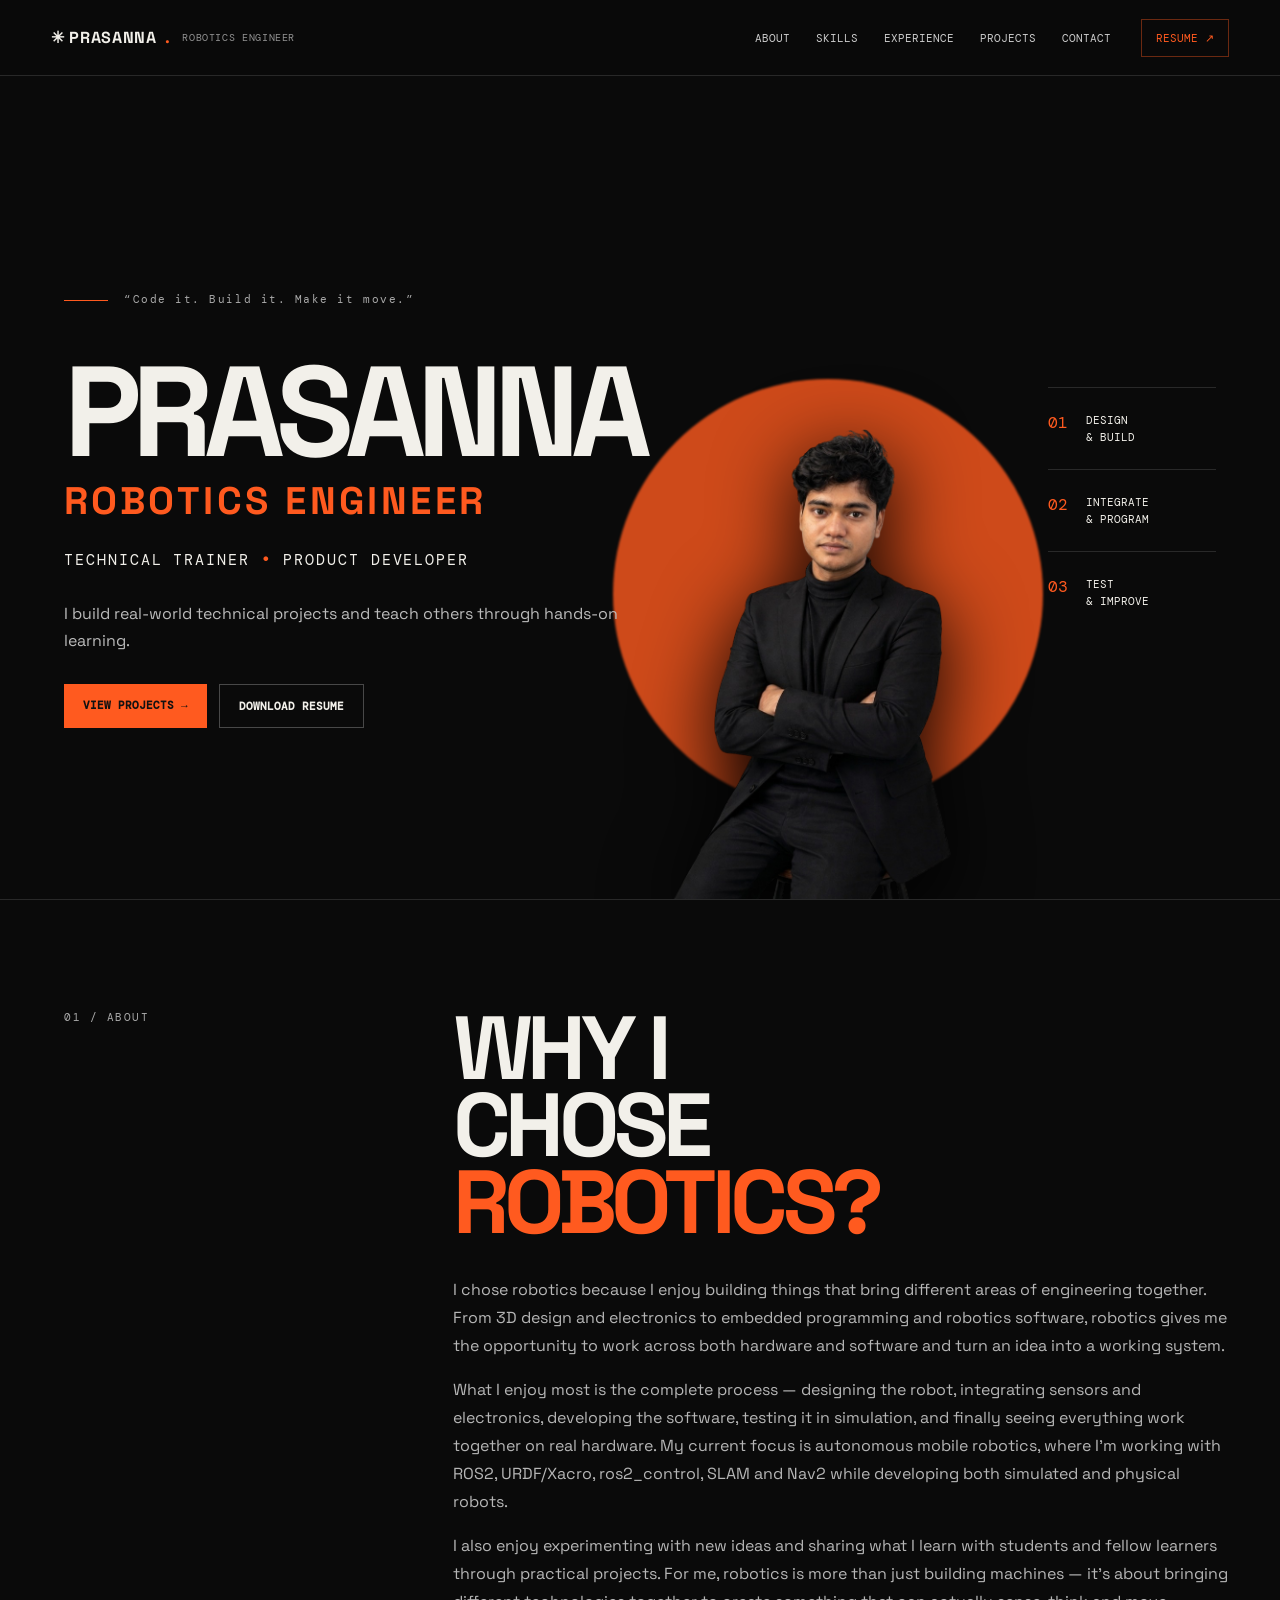
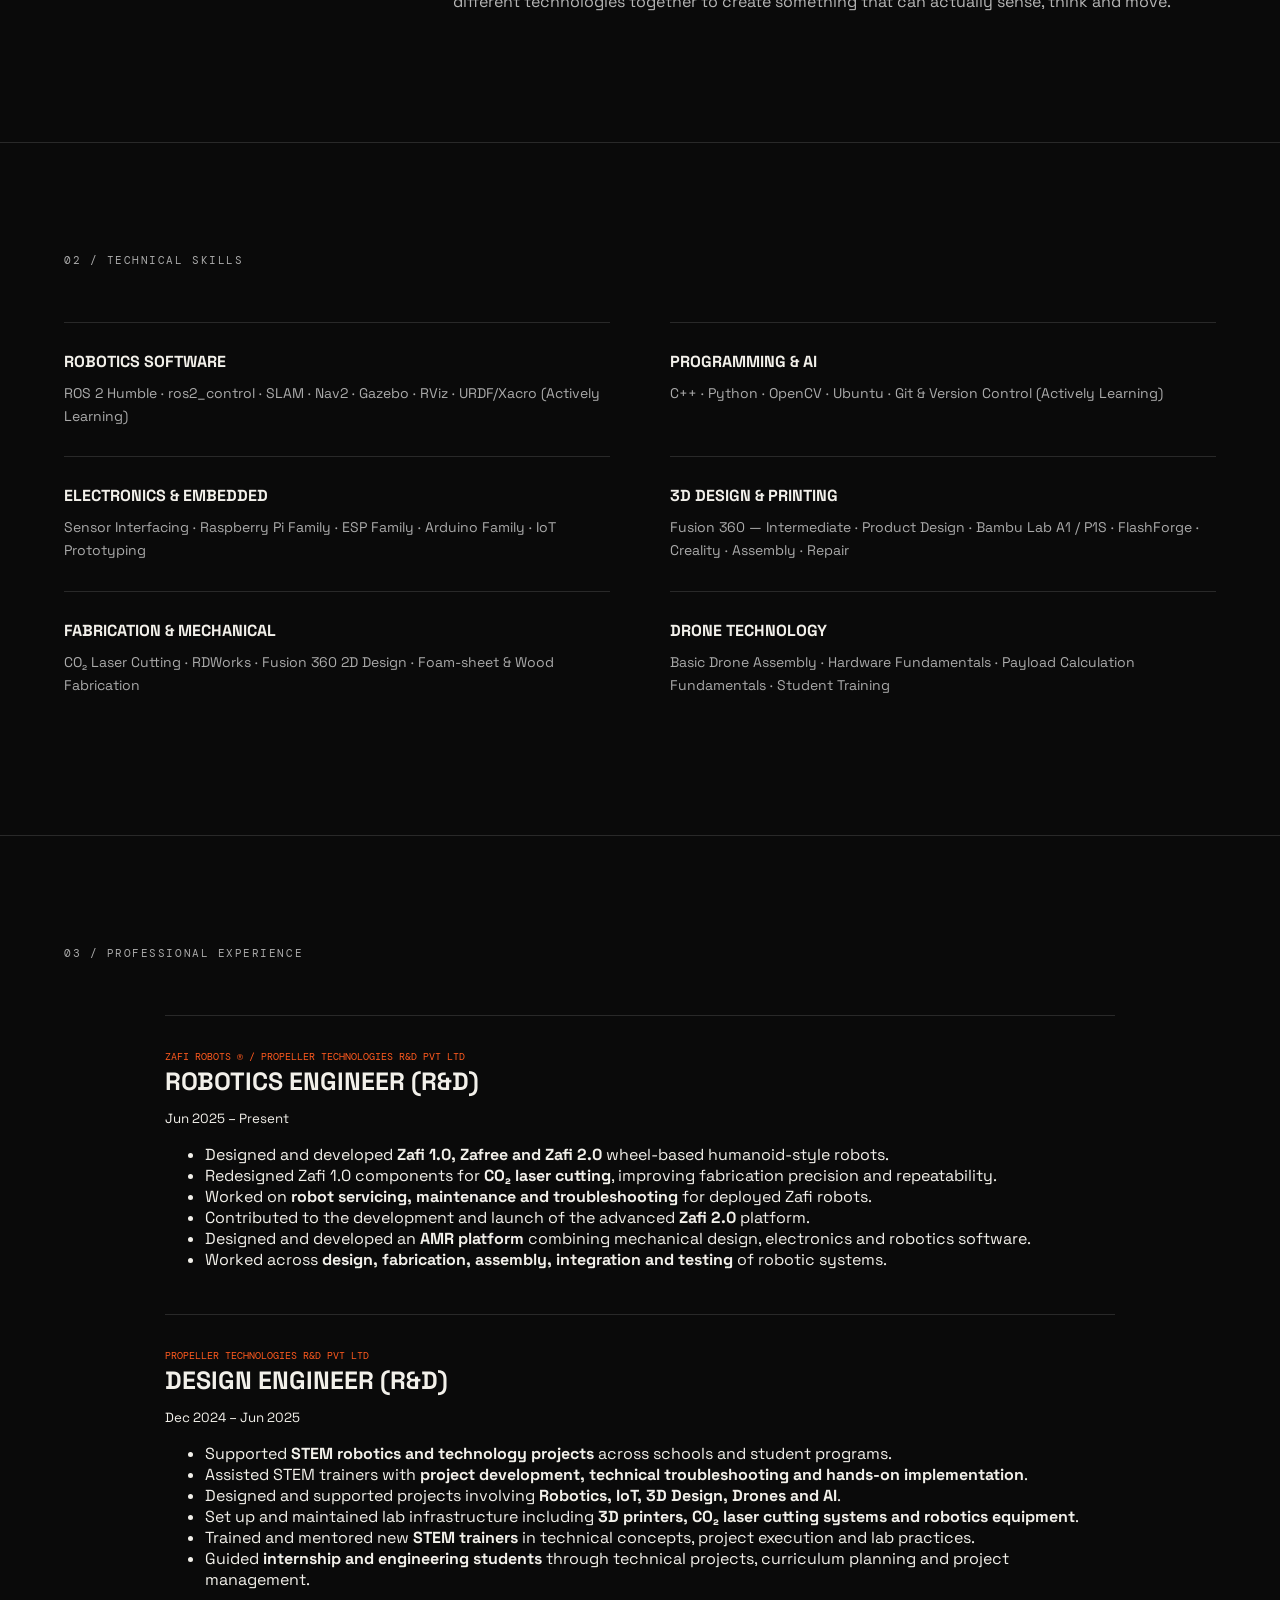
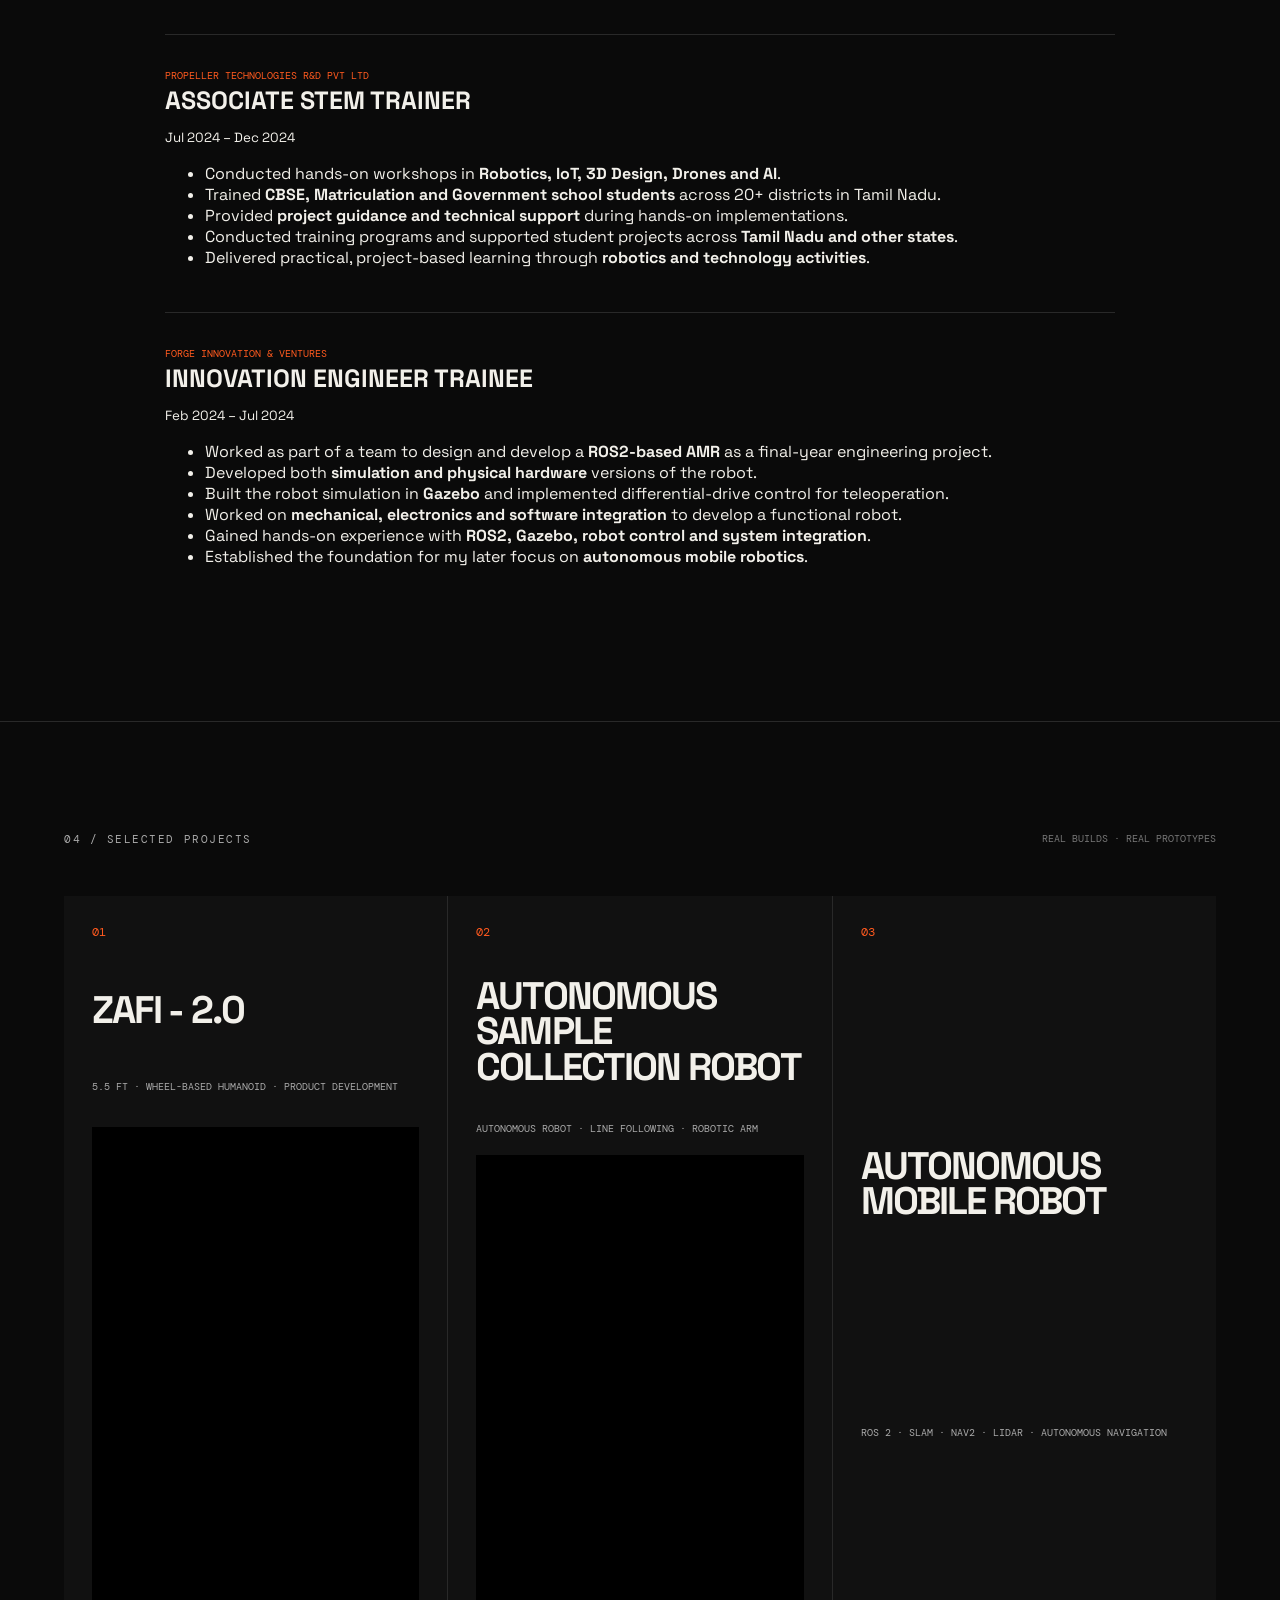
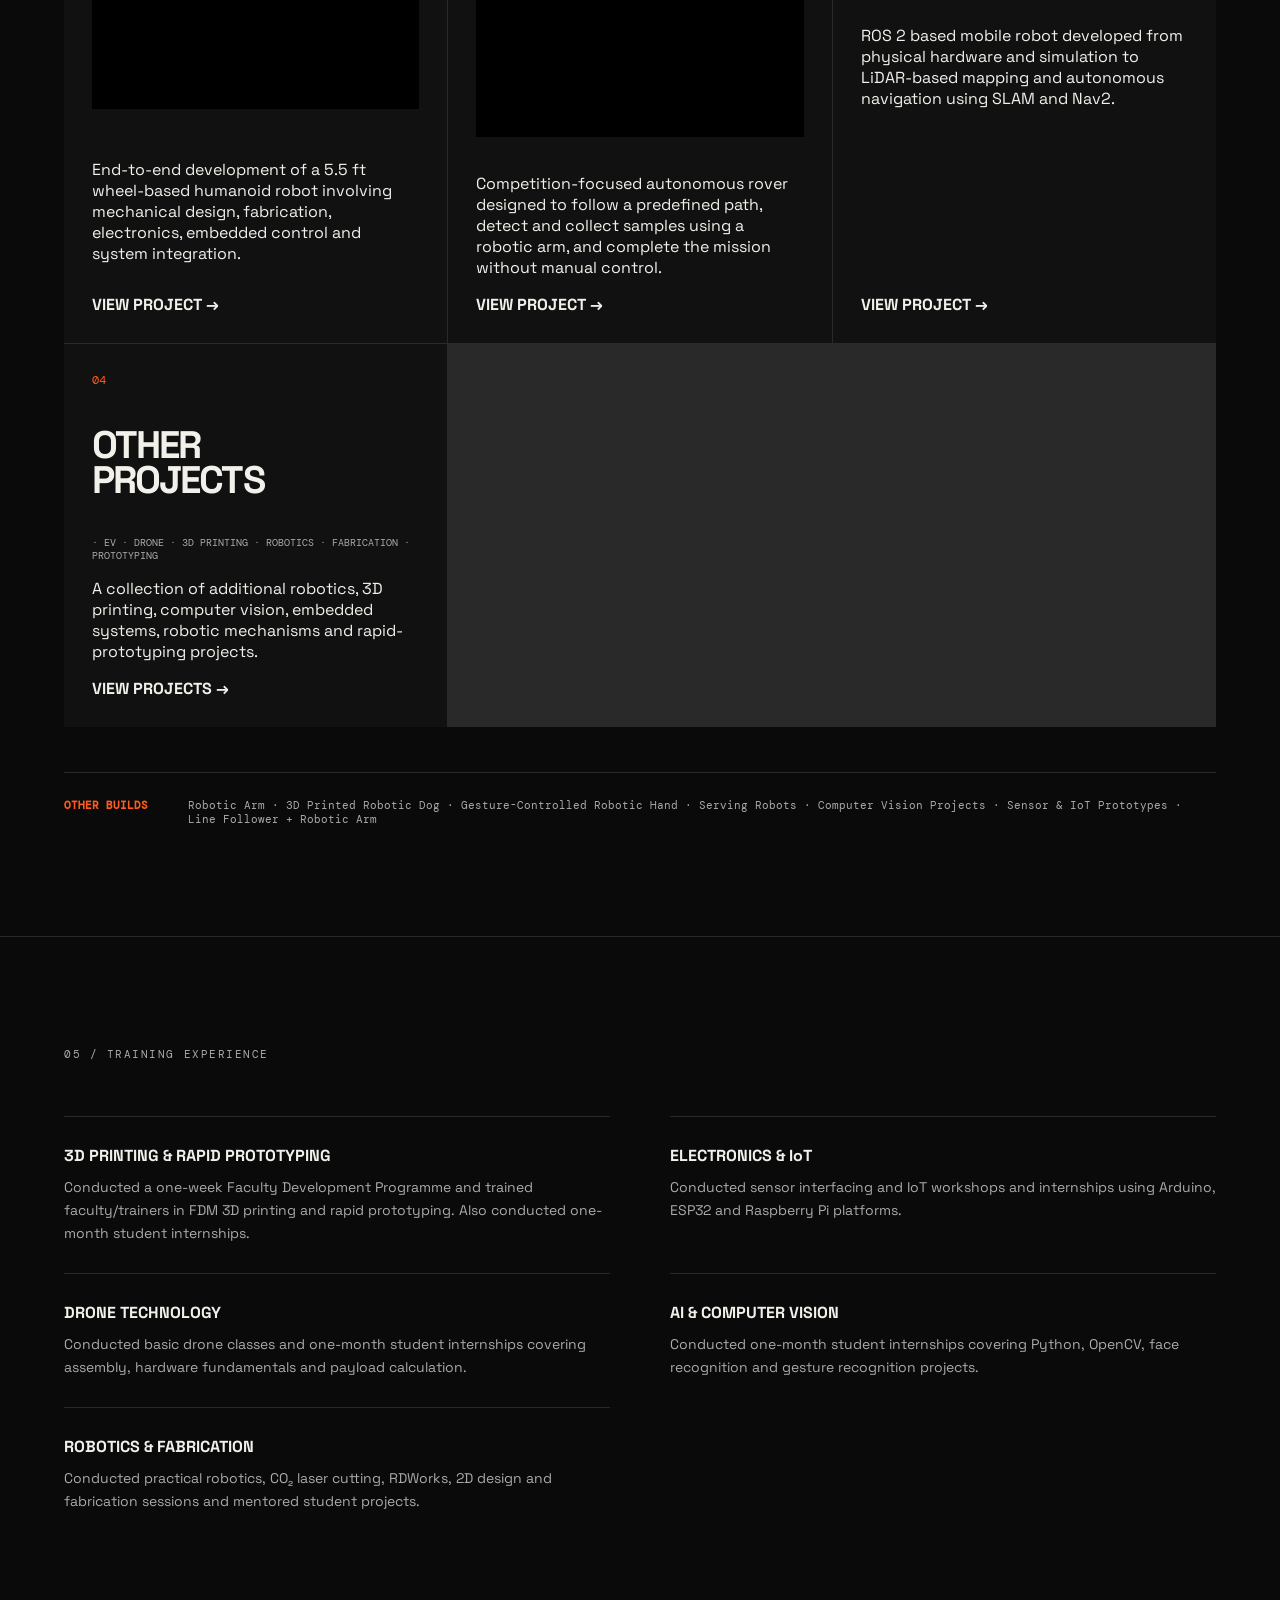
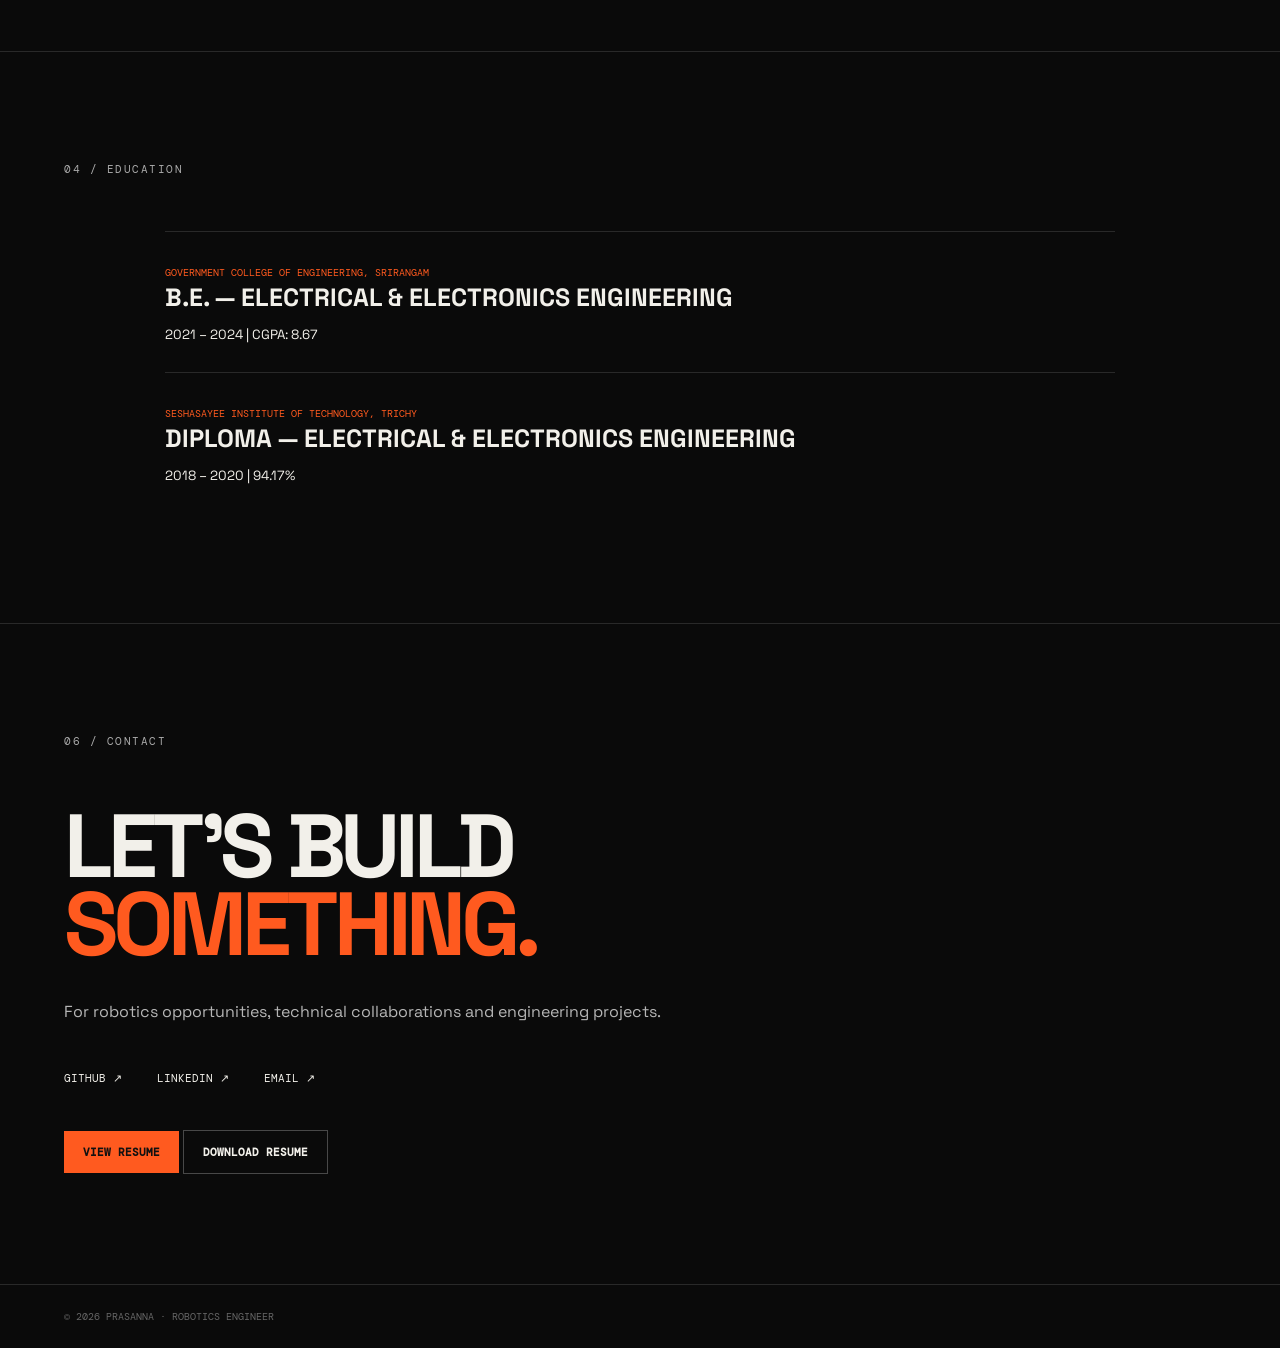
==== index.html @ 4cd38f96 "first commit" ====
<!doctype html>
<html lang="en">
<head>
<meta charset="utf-8"><meta name="viewport" content="width=device-width,initial-scale=1">
<title>Prasanna — Robotics Engineer</title>
<meta name="description" content="Prasanna — Robotics Engineer focused on ROS2, AMR, SLAM and Nav2.">
<link rel="stylesheet" href="style.css">
</head>
<body>
<header class="nav">
  <a class="logo" href="#home">✳ PRASANNA<span>.</span><small>ROBOTICS ENGINEER</small></a>
  <nav><a href="#about">ABOUT</a><a href="#skills">SKILLS</a><a href="#experience">EXPERIENCE</a><a href="#projects">PROJECTS</a><a href="#contact">CONTACT</a></nav>
  <a class="nav-resume" href="assets/resume/ATS_resume_prasanna.pdf">RESUME ↗</a>
</header>

<main>
<section id="home" class="hero">
  <div class="hero-copy">
    <div class="eyebrow">“Code it. Build it. Make it move.”</div >
    <h1>PRASANNA</h1>
    <h2> ROBOTICS ENGINEER</h2>
    <div class="focus">TECHNICAL TRAINER <b>•</b> PRODUCT DEVELOPER </div>
    <p>I build real-world technical projects and teach others through hands-on learning.</p>
    <div class="actions"><a class="btn" href="#projects">VIEW PROJECTS →</a><a class="btn outline" href="assets/resume/resume.pdf" download>DOWNLOAD RESUME</a></div>
  </div>
  <div class="hero-photo-wrap">
    <div class="orange-orb"></div>
    <img class="hero-photo" src="assets/images/prasanna-hero.png" alt="Prasanna, Robotics Engineer">
  </div>
  <aside class="stats">
    <div><b>01</b><span>DESIGN <br>& BUILD</span></div> 
    <div><b>02</b><span>INTEGRATE<br>& PROGRAM</span></div>
    <div><b>03</b><span>TEST<br>& IMPROVE</span></div>
  </aside>
</section>

<section id="about" class="section split">
  <div class="label">01 / ABOUT</div>
  <div class="content">
    <h2>WHY I<br>CHOSE<br><em>ROBOTICS?</em></h2>
    <p>I chose robotics because I enjoy building things that bring different areas of engineering together. From 3D design and electronics to embedded programming and robotics software, robotics gives me the opportunity to work across both hardware and software and turn an idea into a working system.</p>
    <p>What I enjoy most is the complete process — designing the robot, integrating sensors and electronics, developing the software, testing it in simulation, and finally seeing everything work together on real hardware. My current focus is autonomous mobile robotics, where I’m working with ROS2, URDF/Xacro, ros2_control, SLAM and Nav2 while developing both simulated and physical robots.</p>
    <p>I also enjoy experimenting with new ideas and sharing what I learn with students and fellow learners through practical projects. For me, robotics is more than just building machines — it’s about bringing different technologies together to create something that can actually sense, think and move.</p>
  </div>
</section>


<section id="skills" class="section">
  <div class="label">02 / TECHNICAL SKILLS</div>
  <div class="skill-grid">
    <article>
      <h3>ROBOTICS SOFTWARE</h3>
      <p>ROS 2 Humble · ros2_control · SLAM · Nav2 · Gazebo · RViz · URDF/Xacro (Actively Learning)</p>
    </article>

    <article>
      <h3>PROGRAMMING & AI</h3>
      <p>C++ · Python · OpenCV · Ubuntu · Git & Version Control (Actively Learning)</p>
    </article>

    <article>
      <h3>ELECTRONICS & EMBEDDED</h3>
      <p>Sensor Interfacing · Raspberry Pi Family · ESP Family · Arduino Family · IoT Prototyping</p>
    </article>

    <article>
      <h3>3D DESIGN & PRINTING</h3>
      <p>Fusion 360 — Intermediate · Product Design · Bambu Lab A1 / P1S · FlashForge · Creality · Assembly · Repair</p>
    </article>

    <article>
      <h3>FABRICATION & MECHANICAL</h3>
      <p>CO₂ Laser Cutting · RDWorks · Fusion 360 2D Design · Foam-sheet & Wood Fabrication</p>
    </article>

    <article>
      <h3>DRONE TECHNOLOGY</h3>
      <p>Basic Drone Assembly · Hardware Fundamentals · Payload Calculation Fundamentals · Student Training</p>
    </article>
  </div>
</section>

<section id="experience" class="section">

  <div class="label">03 / PROFESSIONAL EXPERIENCE</div>

  <div class="timeline">

    <article>
      <span>ZAFI ROBOTS ® / PROPELLER TECHNOLOGIES R&amp;D PVT LTD</span>
      <h3>ROBOTICS ENGINEER (R&amp;D)</h3>
      <small>Jun 2025 – Present</small>

      <ul>
        <li>Designed and developed <strong>Zafi 1.0, Zafree and Zafi 2.0</strong> wheel-based humanoid-style robots.</li>
        <li>Redesigned Zafi 1.0 components for <strong>CO₂ laser cutting</strong>, improving fabrication precision and repeatability.</li>
        <li>Worked on <strong>robot servicing, maintenance and troubleshooting</strong> for deployed Zafi robots.</li>
        <li>Contributed to the development and launch of the advanced <strong>Zafi 2.0</strong> platform.</li>
        <li>Designed and developed an <strong>AMR platform</strong> combining mechanical design, electronics and robotics software.</li>
        <li>Worked across <strong>design, fabrication, assembly, integration and testing</strong> of robotic systems.</li>
      </ul>
    </article>

    <article>
      <span>PROPELLER TECHNOLOGIES R&amp;D PVT LTD</span>
      <h3>DESIGN ENGINEER (R&amp;D)</h3>
      <small>Dec 2024 – Jun 2025</small>

      <ul>
        <li>Supported <strong>STEM robotics and technology projects</strong> across schools and student programs.</li>
        <li>Assisted STEM trainers with <strong>project development, technical troubleshooting and hands-on implementation</strong>.</li>
        <li>Designed and supported projects involving <strong>Robotics, IoT, 3D Design, Drones and AI</strong>.</li>
        <li>Set up and maintained lab infrastructure including <strong>3D printers, CO₂ laser cutting systems and robotics equipment</strong>.</li>
        <li>Trained and mentored new <strong>STEM trainers</strong> in technical concepts, project execution and lab practices.</li>
        <li>Guided <strong>internship and engineering students</strong> through technical projects, curriculum planning and project management.</li>
      </ul>
    </article>

    <article>
      <span>PROPELLER TECHNOLOGIES R&amp;D PVT LTD</span>
      <h3>ASSOCIATE STEM TRAINER</h3>
      <small>Jul 2024 – Dec 2024</small>

      <ul>
        <li>Conducted hands-on workshops in <strong>Robotics, IoT, 3D Design, Drones and AI</strong>.</li>
        <li>Trained <strong>CBSE, Matriculation and Government school students</strong> across 20+ districts in Tamil Nadu.</li>
        <li>Provided <strong>project guidance and technical support</strong> during hands-on implementations.</li>
        <li>Conducted training programs and supported student projects across <strong>Tamil Nadu and other states</strong>.</li>
        <li>Delivered practical, project-based learning through <strong>robotics and technology activities</strong>.</li>
      </ul>
    </article>

    <article>
      <span>FORGE INNOVATION &amp; VENTURES</span>
      <h3>INNOVATION ENGINEER TRAINEE</h3>
      <small>Feb 2024 – Jul 2024</small>

      <ul>
        <li>Worked as part of a team to design and develop a <strong>ROS2-based AMR</strong> as a final-year engineering project.</li>
        <li>Developed both <strong>simulation and physical hardware</strong> versions of the robot.</li>
        <li>Built the robot simulation in <strong>Gazebo</strong> and implemented differential-drive control for teleoperation.</li>
        <li>Worked on <strong>mechanical, electronics and software integration</strong> to develop a functional robot.</li>
        <li>Gained hands-on experience with <strong>ROS2, Gazebo, robot control and system integration</strong>.</li>
        <li>Established the foundation for my later focus on <strong>autonomous mobile robotics</strong>.</li>
      </ul>
    </article>

  </div>

</section>

<section id="projects" class="section">

  <div class="section-head">
    <div class="label">04 / SELECTED PROJECTS</div>
    <span>REAL BUILDS · REAL PROTOTYPES</span>
  </div>

  <div class="project-grid">

    <!-- PROJECT 01 — ZAFI 2.0 -->
    <a class="project-card" href="projects/zafi-2.html">
      <span>01</span>

      <h3>
        ZAFI - 2.0
      </h3>

      <small>
        5.5 FT · WHEEL-BASED HUMANOID · PRODUCT DEVELOPMENT
      </small>

        <!-- YouTube Video -->
      <div class="project-video">
        <iframe
          src="https://www.youtube.com/embed/TjsBpAfwJoU?si=6fPuSI_KrdUp7L8R"
          title="ZAFI 2.0 Project Video"
          frameborder="0"
          allow="accelerometer; autoplay; clipboard-write; encrypted-media; gyroscope; picture-in-picture"
          allowfullscreen>
        </iframe>
      </div>

      <p>
        End-to-end development of a 5.5 ft wheel-based humanoid
        robot involving mechanical design, fabrication, electronics,
        embedded control and system integration.
      </p>

      <strong>VIEW PROJECT →</strong>
    </a>


    <!-- PROJECT 02 — AUTONOMOUS SAMPLE COLLECTION ROBOT -->
    <a class="project-card" href="projects/sample-robot.html">
      <span>02</span>

      <h3>
        AUTONOMOUS SAMPLE<br>
        COLLECTION ROBOT
      </h3>

      <small>
        AUTONOMOUS ROBOT · LINE FOLLOWING · ROBOTIC ARM
      </small>

     
      <div class="project-video">
        <iframe
          src="https://www.youtube.com/embed/kcytvDPk0Ls?si=ipR6hctahXUSD6u6"
          title="ZAFI 2.0 Project Video"
          frameborder="0"
          allow="accelerometer; autoplay; clipboard-write; encrypted-media; gyroscope; picture-in-picture"
          allowfullscreen>
        </iframe>
      </div>

      <p>
        Competition-focused autonomous rover designed to follow a
        predefined path, detect and collect samples using a robotic
        arm, and complete the mission without manual control.
      </p>

      <strong>VIEW PROJECT →</strong>
    </a>


    <!-- PROJECT 03 — AMR -->
    <a class="project-card" href="projects/amr.html">
      <span>03</span>

      <h3>
        AUTONOMOUS<br>
        MOBILE ROBOT
      </h3>

      <small>
        ROS 2 · SLAM · NAV2 · LIDAR · AUTONOMOUS NAVIGATION
      </small>

      <p>
        ROS 2 based mobile robot developed from physical hardware
        and simulation to LiDAR-based mapping and autonomous
        navigation using SLAM and Nav2.
      </p>

      <strong>VIEW PROJECT →</strong>
    </a>



    <!-- PROJECT 04 — OTHER PROJECTS -->
    <a class="project-card" href="projects/other-projects.html">
      <span>04</span>

      <h3>
        OTHER<br>
        PROJECTS
      </h3>

      <small>
        · EV · DRONE · 3D PRINTING · ROBOTICS · FABRICATION · PROTOTYPING 
      </small>

      <p>
        A collection of additional robotics, 3D printing,
        computer vision, embedded systems, robotic mechanisms
        and rapid-prototyping projects.
      </p>

      <strong>VIEW PROJECTS →</strong>
    </a>

  </div>


  <!-- ADDITIONAL BUILDS -->
  <div class="other">

    <b>OTHER BUILDS</b>

    <span>
      Robotic Arm · 3D Printed Robotic Dog · Gesture-Controlled
      Robotic Hand · Serving Robots · Computer Vision Projects ·
      Sensor &amp; IoT Prototypes · Line Follower + Robotic Arm
    </span>

  </div>

</section>



<section id="training" class="section">
  <div class="label">05 / TRAINING EXPERIENCE</div>
  <div class="training">
    <article><h3>3D PRINTING & RAPID PROTOTYPING</h3><p>Conducted a one-week Faculty Development Programme and trained faculty/trainers in FDM 3D printing and rapid prototyping. Also conducted one-month student internships.</p></article>
    <article><h3>ELECTRONICS & IoT</h3><p>Conducted sensor interfacing and IoT workshops and internships using Arduino, ESP32 and Raspberry Pi platforms.</p></article>
    <article><h3>DRONE TECHNOLOGY</h3><p>Conducted basic drone classes and one-month student internships covering assembly, hardware fundamentals and payload calculation.</p></article>
    <article><h3>AI & COMPUTER VISION</h3><p>Conducted one-month student internships covering Python, OpenCV, face recognition and gesture recognition projects.</p></article>
    <article><h3>ROBOTICS & FABRICATION</h3><p>Conducted practical robotics, CO₂ laser cutting, RDWorks, 2D design and fabrication sessions and mentored student projects.</p></article>
  </div>
</section>

<section id="education" class="section">

  <div class="label">04 / EDUCATION</div>

  <div class="timeline">

    <article>
      <span>GOVERNMENT COLLEGE OF ENGINEERING, SRIRANGAM</span>
      <h3>B.E. — ELECTRICAL &amp; ELECTRONICS ENGINEERING</h3>
      <small>2021 – 2024 | CGPA: 8.67</small>
    </article>

    <article>
      <span>SESHASAYEE INSTITUTE OF TECHNOLOGY, TRICHY</span>
      <h3>DIPLOMA — ELECTRICAL &amp; ELECTRONICS ENGINEERING</h3>
      <small>2018 – 2020 | 94.17%</small>
    </article>

</section>


<section id="contact" class="contact">
  <div class="label">06 / CONTACT</div>
  <h2>LET'S BUILD<br><em>SOMETHING.</em></h2>
  <p>For robotics opportunities, technical collaborations and engineering projects.</p>
  <div class="contact-links">
    <a href="https://github.com/PRASANNA-DKP">GITHUB ↗</a>
    <a href="https://www.linkedin.com/in/dkpprasanna/">LINKEDIN ↗</a>
    <a href="mailto:dkpprasannaeee@example.com">EMAIL ↗</a>
  </div>
  <a class="btn" href="assets/resume/ATS_resume_prasanna.pdf">VIEW RESUME</a>
  <a class="btn outline" href="assets/resume/ATS_resume_prasanna.pdf" download>DOWNLOAD RESUME</a>
</section>
</main>
<footer>© 2026 PRASANNA · ROBOTICS ENGINEER</footer>
</body></html>
---- style.css ----
@import url('https://fonts.googleapis.com/css2?family=DM+Mono:wght@400;500&family=Space+Grotesk:wght@400;500;600;700&display=swap');


/* ========================================
   ROOT VARIABLES
======================================== */

:root {
    --bg: #0a0a0a;
    --panel: #111;
    --text: #f2f0ea;
    --muted: #929292;
    --accent: #ff5a1f;
    --line: #ffffff20;
}


/* ========================================
   GLOBAL
======================================== */

* {
    box-sizing: border-box;
}

html {
    scroll-behavior: smooth;
}

body {
    margin: 0;
    background: var(--bg);
    color: var(--text);
    font-family: 'Space Grotesk', sans-serif;
}

a {
    color: inherit;
    text-decoration: none;
}


/* ========================================
   NAVIGATION
======================================== */

.nav {
    height: 76px;
    padding: 0 4vw;

    border-bottom: 1px solid var(--line);

    display: flex;
    align-items: center;
    gap: 30px;

    position: sticky;
    top: 0;

    background: #0a0a0ae8;
    backdrop-filter: blur(14px);

    z-index: 20;
}

.logo {
    font-weight: 700;
    letter-spacing: .04em;

    display: flex;
    align-items: center;
    gap: 8px;
}

.logo span,
em {
    color: var(--accent);
    font-style: normal;
}

.logo small {
    font: 10px 'DM Mono', monospace;
    color: var(--muted);
    margin-left: 4px;
}

.nav nav {
    display: flex;
    gap: 26px;
    margin-left: auto;

    font: 11px 'DM Mono', monospace;
    color: #ccc;
}

.nav-resume {
    font: 11px 'DM Mono', monospace;
    color: var(--accent);

    border: 1px solid #ff5a1f66;
    padding: 11px 14px;
}


/* ========================================
   HERO SECTION
======================================== */

.hero {
    min-height: calc(100vh - 76px);

    display: grid;
    grid-template-columns: 1.1fr 1fr .55fr;
    align-items: center;

    padding: 5vh 5vw 0;

    overflow: hidden;
    position: relative;

    border-bottom: 1px solid var(--line);
}

.hero-copy {
    position: relative;
    z-index: 2;
}

.eyebrow,
.label {
    font: 11px 'DM Mono', monospace;
    letter-spacing: .14em;
    color: #aaa;
}

.eyebrow:before {
    content: '';

    display: inline-block;

    width: 44px;
    height: 1px;

    background: var(--accent);

    vertical-align: middle;

    margin-right: 16px;
}

.hero h1 {
    font-size: clamp(70px, 10vw, 150px);
    line-height: .8;
    letter-spacing: -.07em;

    margin: 55px 0 12px;
}

.hero h2 {
    font-size: clamp(25px, 3vw, 48px);
    letter-spacing: .09em;
    color: var(--accent);

    margin: 0;
}

.focus {
    font: 15px 'DM Mono', monospace;
    letter-spacing: .13em;

    margin-top: 25px;
}

.focus b {
    color: var(--accent);
}

.hero-copy p {
    max-width: 590px;

    color: #bbb;
    line-height: 1.7;

    margin: 30px 0;
}


/* ========================================
   BUTTONS
======================================== */

.actions {
    display: flex;
    gap: 12px;
}

.btn {
    display: inline-block;

    background: var(--accent);
    color: #111;

    padding: 14px 19px;

    font: 11px 'DM Mono', monospace;
    font-weight: 600;
}

.btn.outline {
    background: transparent;
    color: var(--text);

    border: 1px solid #ffffff40;
}


/* ========================================
   HERO IMAGE
======================================== */

.hero-photo-wrap {
    height: 100%;

    position: relative;

    display: flex;
    align-items: end;
    justify-content: center;
}

.orange-orb {
    position: absolute;

    width: 430px;
    height: 430px;

    border-radius: 50%;

    background: var(--accent);
    opacity: .8;

    filter: blur(1px);

    bottom: 90px;
}

.hero-photo {
    position: relative;
    z-index: 2;

    height: min(88vh, 760px);
    max-width: 100%;

    object-fit: contain;
    object-position: center bottom;

    filter: drop-shadow(0 20px 40px #000);
}


/* ========================================
   STATS
======================================== */

.stats {
    align-self: stretch;

    display: flex;
    flex-direction: column;
    justify-content: center;

    gap: 0;

    padding-left: 35px;
}

.stats div {
    border-top: 1px solid var(--line);

    padding: 24px 0;

    display: flex;
    gap: 18px;
}

.stats b {
    color: var(--accent);
    font: 16px 'DM Mono', monospace;
}

.stats span {
    font: 11px 'DM Mono', monospace;
    line-height: 1.5;
}


/* ========================================
   COMMON SECTIONS
======================================== */

.section {
    padding: 110px 5vw;

    border-bottom: 1px solid var(--line);
}


/* ========================================
   SPLIT CONTENT
======================================== */

.split {
    display: grid;

    grid-template-columns: 32% 68%;

    gap: 20px;
}

.content h2,
.contact h2 {
    font-size: clamp(55px, 7vw, 105px);
    line-height: .86;
    letter-spacing: -.06em;

    margin: 0 0 35px;
}

.content p,
.timeline p,
.training p,
.contact > p {
    max-width: 780px;

    color: #b6b6b6;
    line-height: 1.75;
}


/* ========================================
   SECTION HEADER
======================================== */

.section-head {
    display: flex;

    justify-content: space-between;
    align-items: center;

    margin-bottom: 50px;
}

.section-head span {
    font: 10px 'DM Mono', monospace;
    color: #777;
}


/* ========================================
   PROJECTS
======================================== */

.project-grid {
    display: grid;

    grid-template-columns: repeat(3, 1fr);

    gap: 1px;

    background: var(--line);
}

.project-card {
    min-height: 330px;

    background: var(--panel);

    padding: 27px;

    display: flex;
    flex-direction: column;
    justify-content: space-between;

    transition: .25s;

    border: 1px solid transparent;
}

.project-card:hover {
    border-color: var(--accent);

    transform: translateY(-4px);
}

.project-card span {
    font: 12px 'DM Mono', monospace;
    color: var(--accent);
}

.project-card h3 {
    font-size: clamp(27px, 3vw, 48px);

    line-height: .92;
    letter-spacing: -.05em;
}

.project-card small {
    font: 10px 'DM Mono', monospace;
    color: #aaa;
}


/* ========================================
   PROJECT VIDEO
======================================== */

.project-video {
    width: 100%;

    aspect-ratio: 9 / 16;

    margin: 20px 0;

    overflow: hidden;

    background: #000;
}

.project-video iframe {
    width: 100%;
    height: 100%;

    display: block;

    border: 0;
}

.project-video.landscape {
    aspect-ratio: 16 / 9;
}

/* ========================================
   OTHER PROJECTS
======================================== */

.other {
    border-top: 1px solid var(--line);

    margin-top: 45px;
    padding-top: 25px;

    display: flex;
    gap: 40px;

    font: 11px 'DM Mono', monospace;
    color: #aaa;
}

.other b {
    color: var(--accent);
    white-space: nowrap;
}


.other-gallery {
  display: grid;
  grid-template-columns: repeat(4, minmax(0, 1fr));
  gap: 12px;
}

.other-gallery img {
  width: 100%;
  height: 180px;
  object-fit: contain;
  background: #000;
  display: block;
}

/* ========================================
   SKILLS & TRAINING
======================================== */

.skill-grid,
.training {
    display: grid;

    grid-template-columns: repeat(2, 1fr);

    gap: 0 60px;

    margin-top: 55px;
}

.skill-grid article,
.training article,
.timeline article {
    border-top: 1px solid var(--line);

    padding: 28px 0;
}

.skill-grid h3,
.training h3,
.timeline h3 {
    font-size: 16px;

    margin: 0 0 10px;
}

.skill-grid p,
.training p {
    margin: 0;

    color: #aaa;

    line-height: 1.65;

    font-size: 14px;
}


/* ========================================
   TIMELINE
======================================== */

.timeline {
    max-width: 950px;

    margin: 55px auto 0;
}

.timeline article span {
    font: 10px 'DM Mono', monospace;
    color: var(--accent);
}

.timeline h3 {
    font-size: 25px;
}


/* ========================================
   CONTACT
======================================== */

.contact {
    min-height: 70vh;

    padding: 110px 5vw;

    border-bottom: 1px solid var(--line);
}

.contact h2 {
    margin-top: 60px;
}

.contact-links {
    display: flex;

    gap: 35px;

    margin: 45px 0;

    font: 11px 'DM Mono', monospace;
}

.contact-links a:hover {
    color: var(--accent);
}


/* ========================================
   FOOTER
======================================== */

footer {
    padding: 25px 5vw;

    font: 10px 'DM Mono', monospace;
    color: #666;
}


/* ========================================
   TABLET
======================================== */

@media (max-width: 1000px) {

    .hero {
        grid-template-columns: 1fr 1fr;
    }

    .stats {
        display: none;
    }

    .nav nav {
        display: none;
    }

    .hero-photo {
        height: 650px;
    }

    .project-grid {
        grid-template-columns: repeat(2, 1fr);
    }
}


/* ========================================
   MOBILE
======================================== */

@media (max-width: 700px) {

    .nav {
        padding: 0 6vw;
    }

    .nav-resume {
        display: none;
    }

    .logo small {
        display: none;
    }


    .other-gallery {
    grid-template-columns: repeat(2, 1fr);
    gap: 8px;
    }

    /* HERO */

    .hero {
        display: block;

        min-height: auto;

        padding: 80px 6vw 0;
    }

    .hero h1 {
        font-size: 21vw;

        margin-top: 50px;
    }

    .hero-photo-wrap {
        height: 520px;

        margin-top: 20px;
    }

    .hero-photo {
        height: 520px;
    }

    .orange-orb {
        width: 300px;
        height: 300px;

        bottom: 40px;
    }


    /* SECTIONS */

    .section {
        padding: 75px 6vw;
    }

    .contact {
        padding: 75px 6vw;
    }


    /* SPLIT */

    .split {
        display: block;
    }

    .split > .content {
        margin-top: 45px;
    }


    /* GRIDS */

    .project-grid,
    .skill-grid,
    .training {
        grid-template-columns: 1fr;
    }


    /* PROJECT CARDS */

    .project-card {
        min-height: 280px;
    }


    /* PROJECT VIDEO */

    .project-video {
        aspect-ratio: 9 / 16;

        margin: 18px 0;
    }


    /* OTHER */

    .other {
        display: block;
    }

    .other span {
        display: block;

        margin-top: 15px;
    }


    /* CONTACT */

    .contact-links {
        flex-wrap: wrap;
    }


    /* BUTTONS */

    .actions {
        flex-wrap: wrap;
    }
}
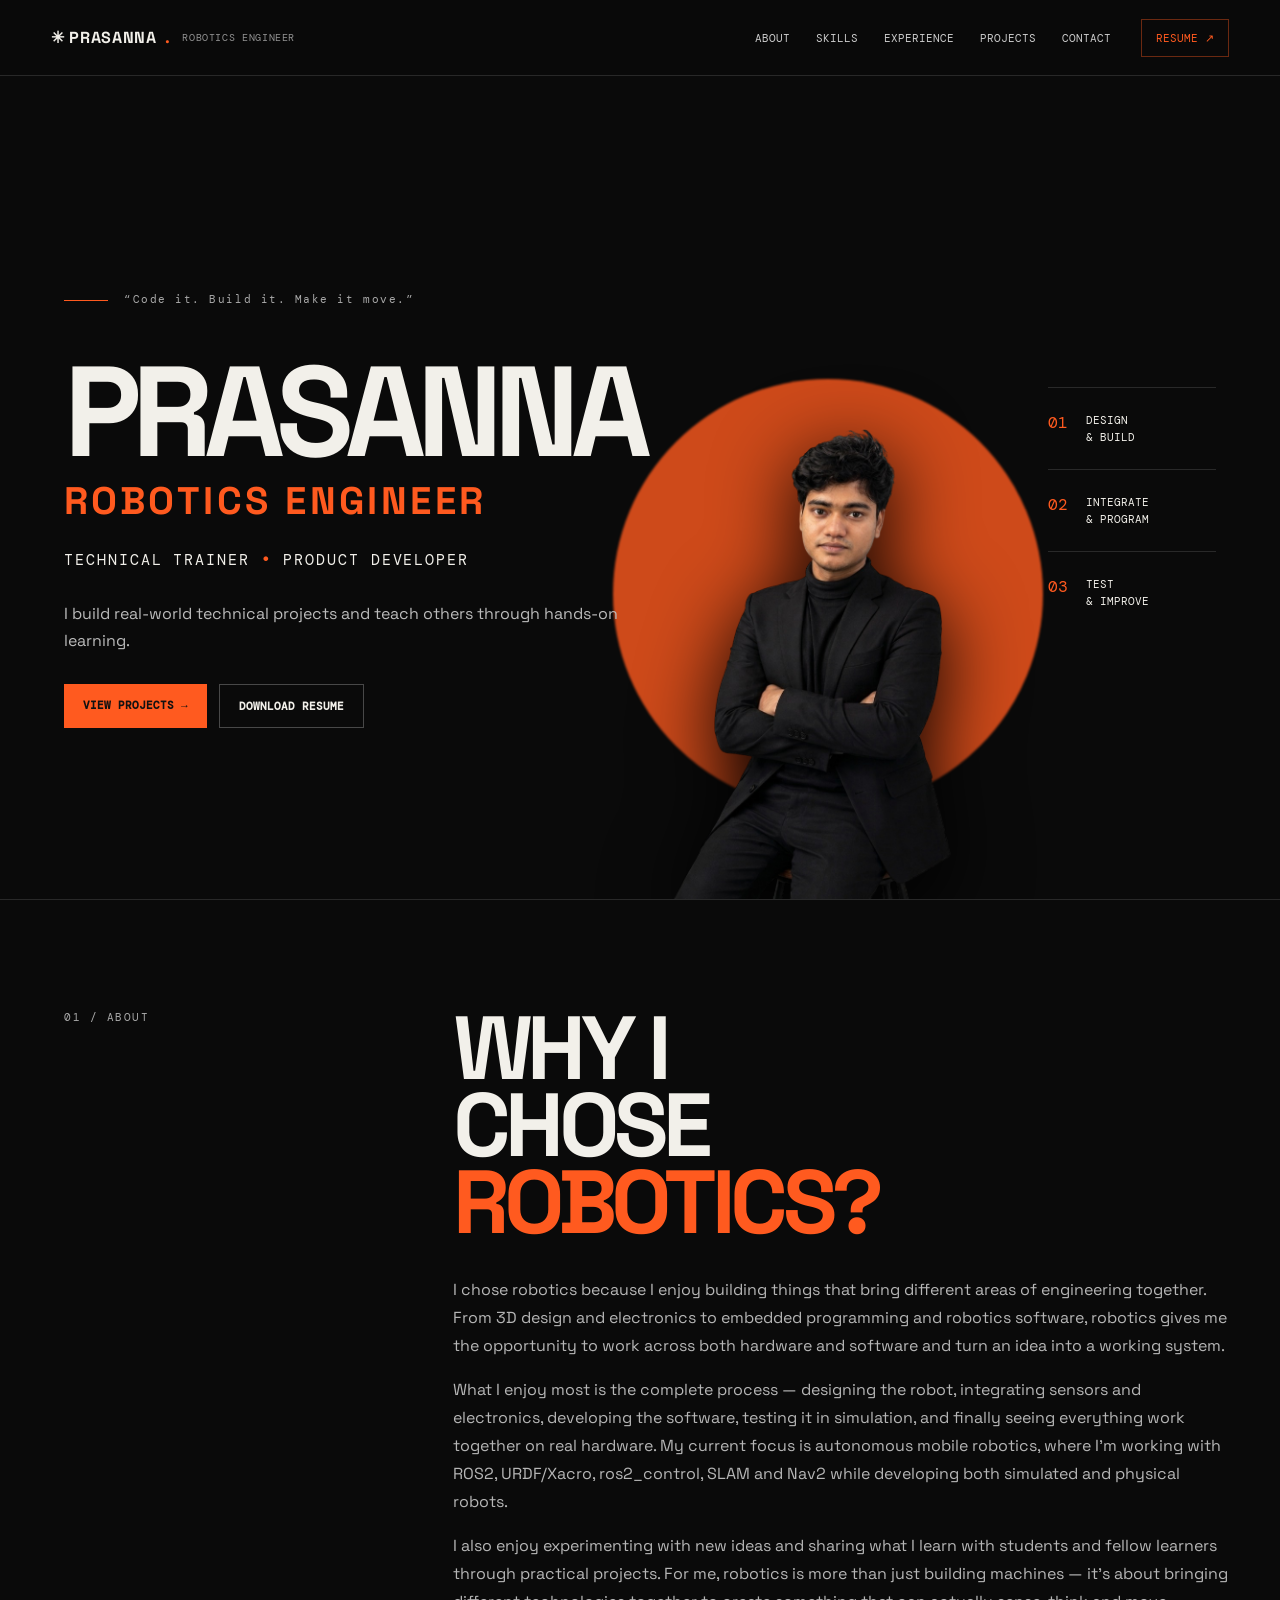
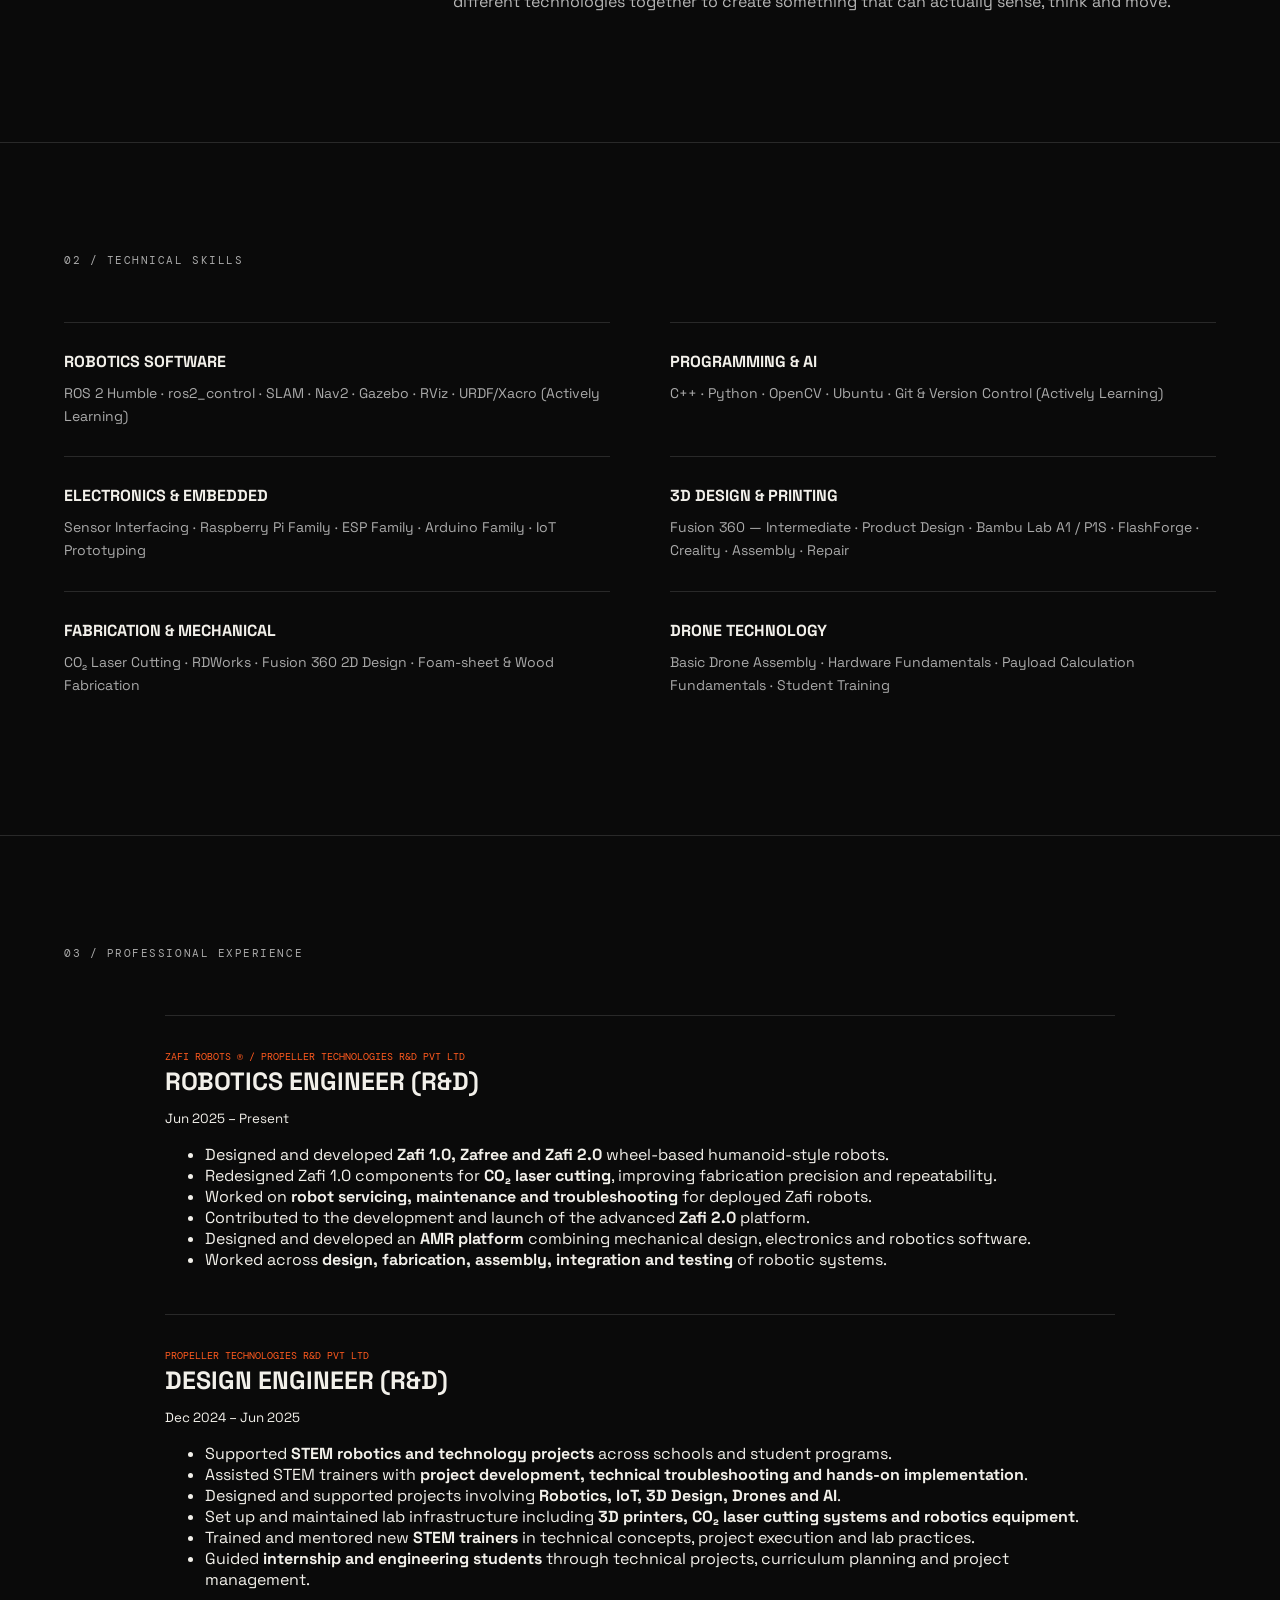
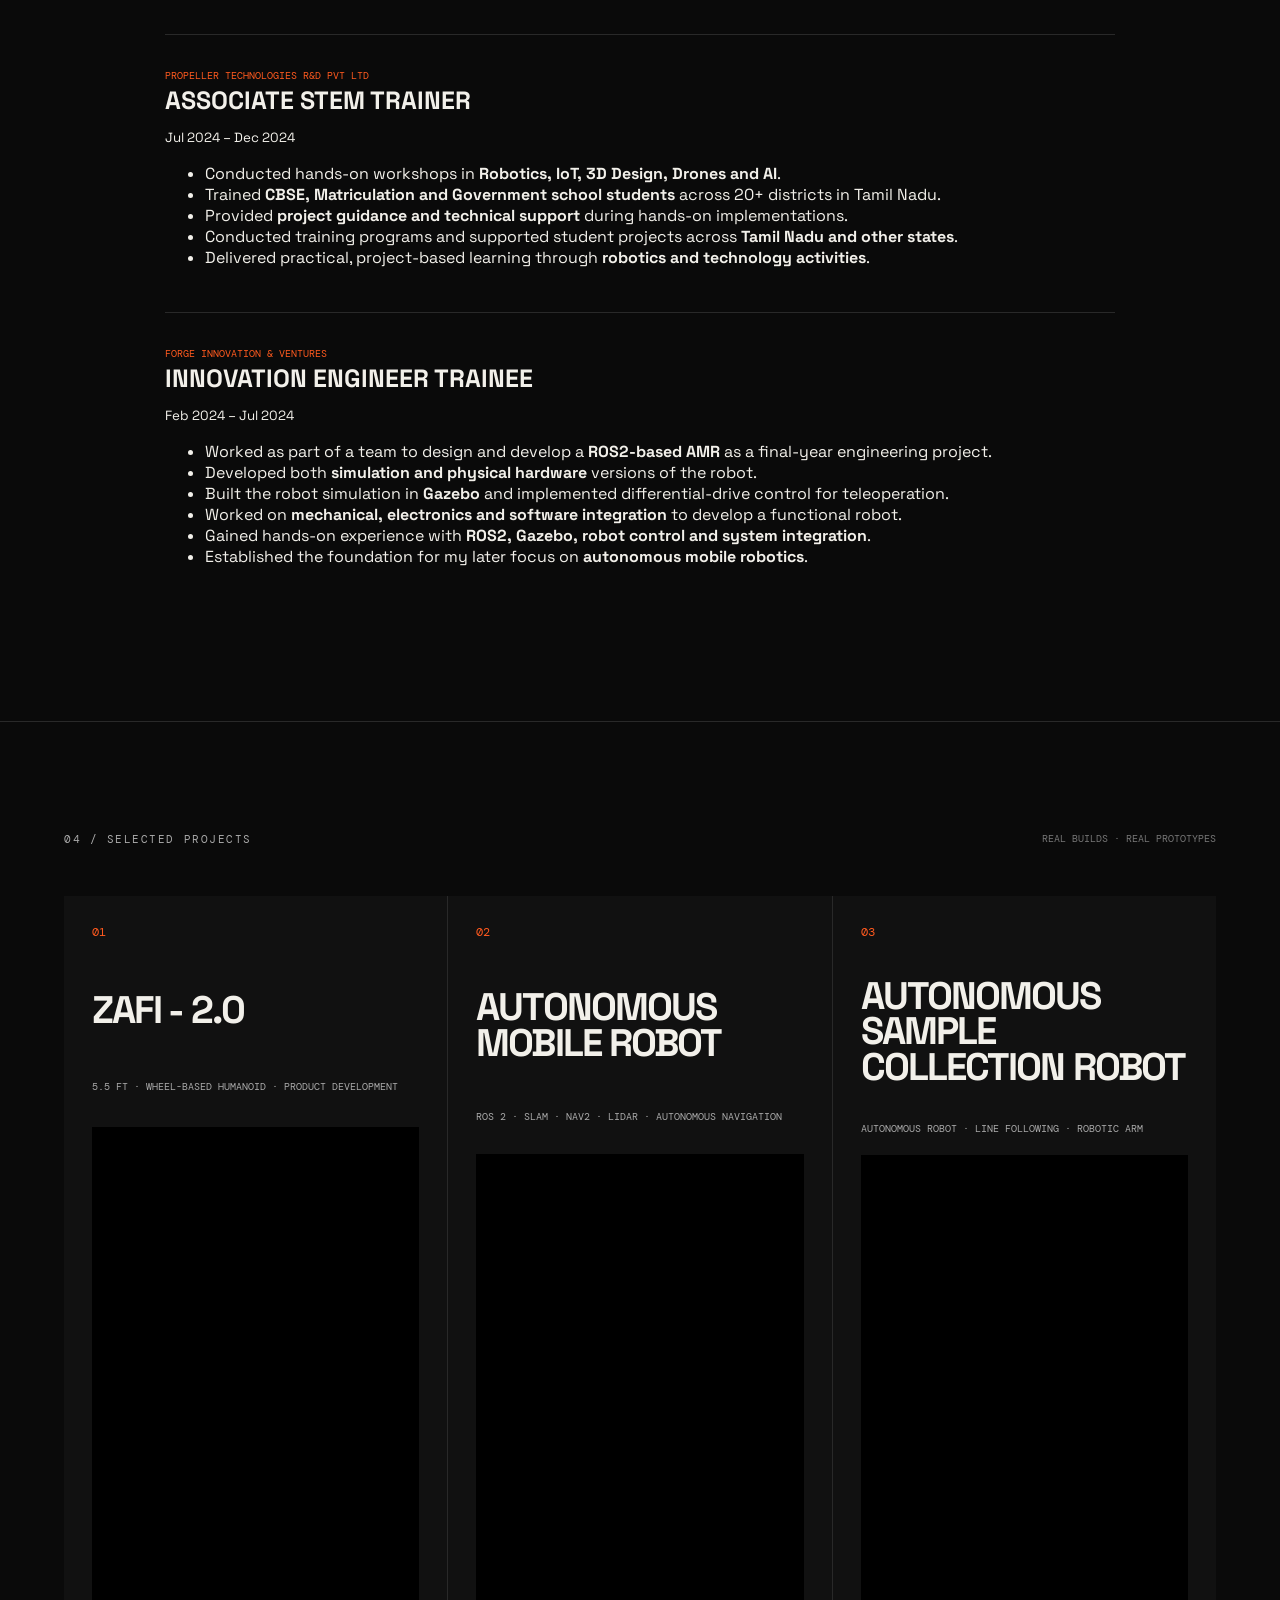
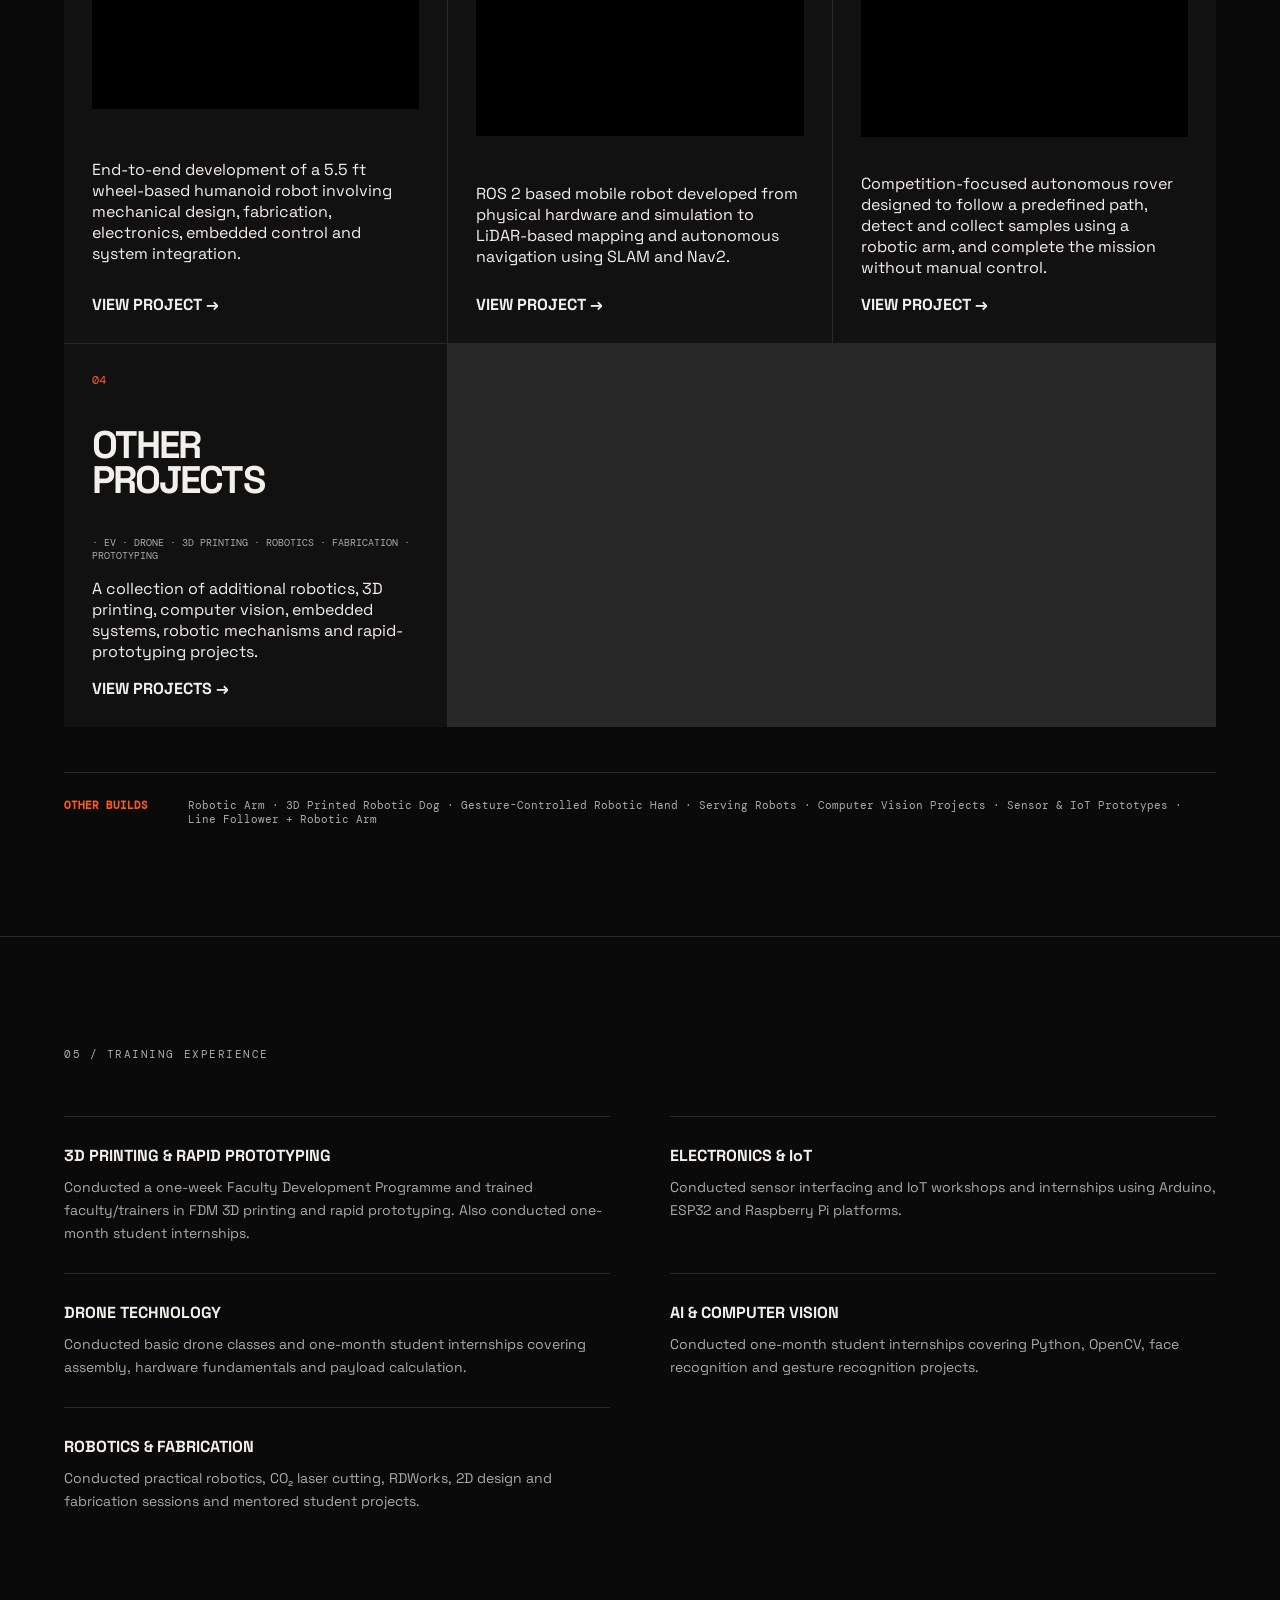
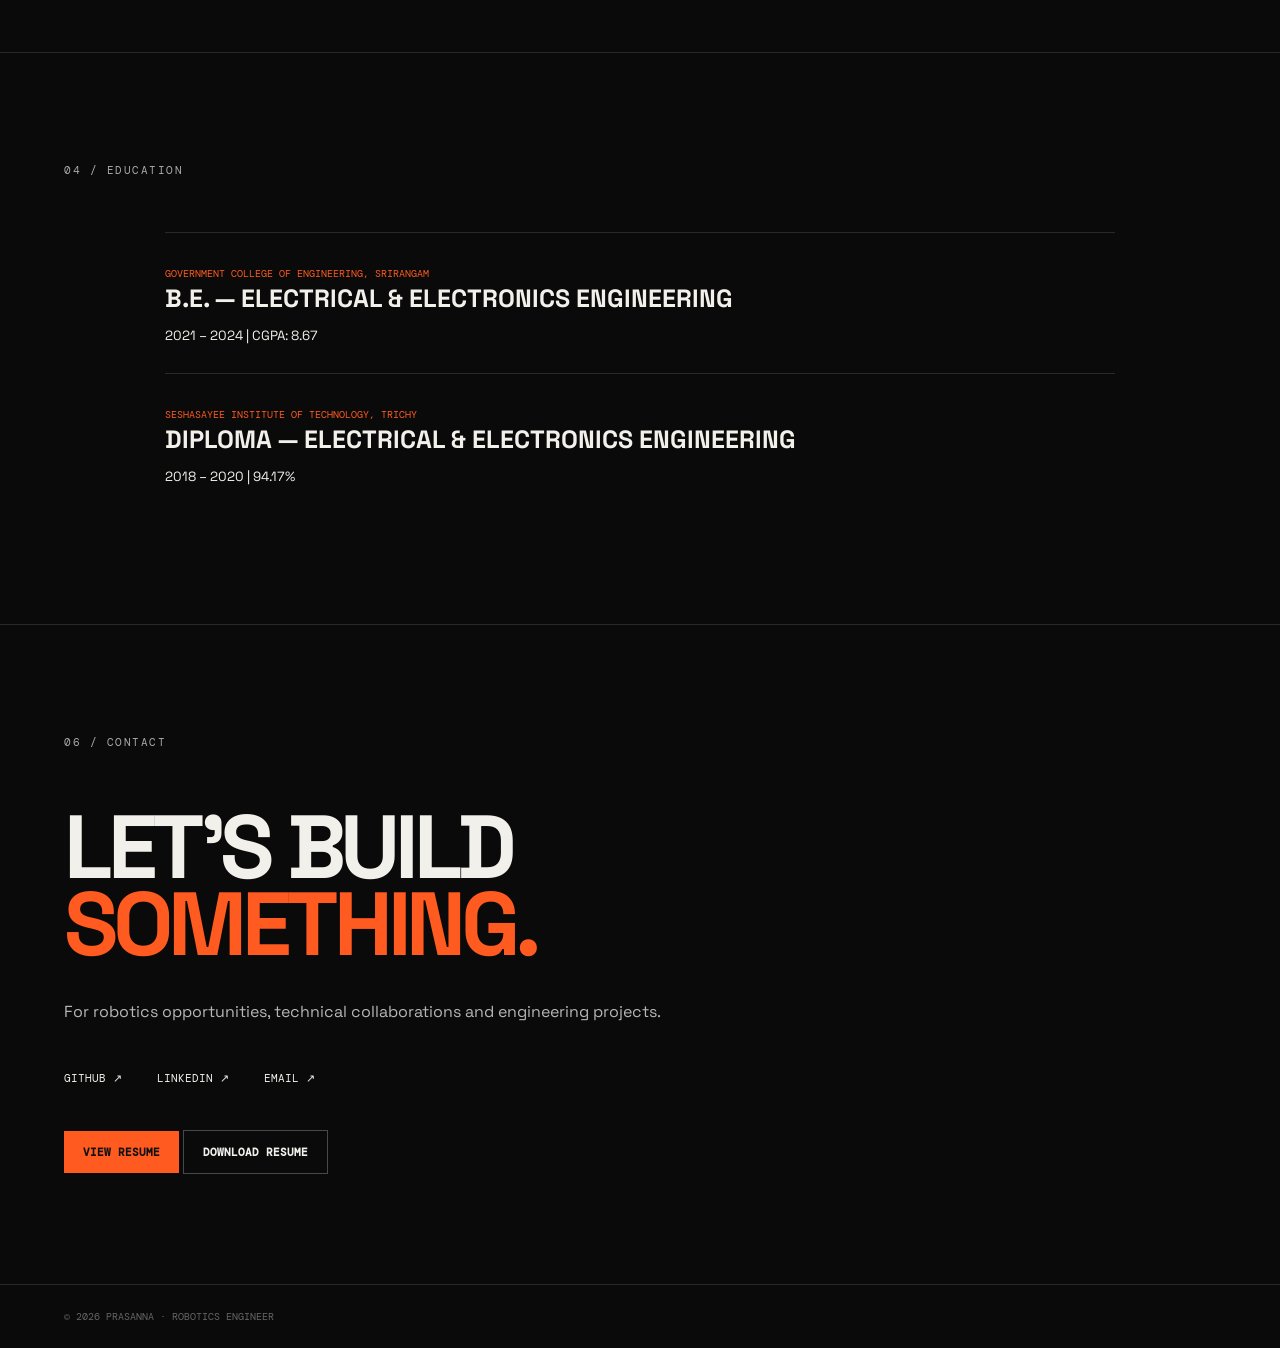
==== commit ec349ac9: "updated" ====
--- a/index.html
+++ b/index.html
@@ -191,24 +191,23 @@
     </a>
 
 
-    <!-- PROJECT 02 — AUTONOMOUS SAMPLE COLLECTION ROBOT -->
-    <a class="project-card" href="projects/sample-robot.html">
+    <!-- PROJECT 02 — AMR -->
+    <a class="project-card" href="projects/amr.html">
       <span>02</span>
 
       <h3>
-        AUTONOMOUS SAMPLE<br>
-        COLLECTION ROBOT
+        AUTONOMOUS<br>
+        MOBILE ROBOT
       </h3>
 
       <small>
-        AUTONOMOUS ROBOT · LINE FOLLOWING · ROBOTIC ARM
+        ROS 2 · SLAM · NAV2 · LIDAR · AUTONOMOUS NAVIGATION
       </small>
-
-     
+      
       <div class="project-video">
         <iframe
-          src="https://www.youtube.com/embed/kcytvDPk0Ls?si=ipR6hctahXUSD6u6"
-          title="ZAFI 2.0 Project Video"
+          src="https://www.youtube.com/embed/DI9vbnTiGQQ?si=owsh6SEUY9Oa_qxe" 
+          title="ROS 2 AUTONOMOUS MOBILE ROBOT"
           frameborder="0"
           allow="accelerometer; autoplay; clipboard-write; encrypted-media; gyroscope; picture-in-picture"
           allowfullscreen>
@@ -216,6 +215,39 @@
       </div>
 
       <p>
+        ROS 2 based mobile robot developed from physical hardware
+        and simulation to LiDAR-based mapping and autonomous
+        navigation using SLAM and Nav2.
+      </p>
+
+      <strong>VIEW PROJECT →</strong>
+    </a>
+
+    <!-- PROJECT 03 — AUTONOMOUS SAMPLE COLLECTION ROBOT -->
+    <a class="project-card" href="projects/sample-robot.html">
+      <span>03</span>
+
+      <h3>
+        AUTONOMOUS SAMPLE<br>
+        COLLECTION ROBOT
+      </h3>
+
+      <small>
+        AUTONOMOUS ROBOT · LINE FOLLOWING · ROBOTIC ARM
+      </small>
+
+     
+      <div class="project-video">
+        <iframe
+          src="https://www.youtube.com/embed/kcytvDPk0Ls?si=ipR6hctahXUSD6u6"
+          title="AUTONOMOUS ROBOT"
+          frameborder="0"
+          allow="accelerometer; autoplay; clipboard-write; encrypted-media; gyroscope; picture-in-picture"
+          allowfullscreen>
+        </iframe>
+      </div>
+
+      <p>
         Competition-focused autonomous rover designed to follow a
         predefined path, detect and collect samples using a robotic
         arm, and complete the mission without manual control.
@@ -225,27 +257,7 @@
     </a>
 
 
-    <!-- PROJECT 03 — AMR -->
-    <a class="project-card" href="projects/amr.html">
-      <span>03</span>
-
-      <h3>
-        AUTONOMOUS<br>
-        MOBILE ROBOT
-      </h3>
-
-      <small>
-        ROS 2 · SLAM · NAV2 · LIDAR · AUTONOMOUS NAVIGATION
-      </small>
-
-      <p>
-        ROS 2 based mobile robot developed from physical hardware
-        and simulation to LiDAR-based mapping and autonomous
-        navigation using SLAM and Nav2.
-      </p>
-
-      <strong>VIEW PROJECT →</strong>
-    </a>
+
 
 
 
